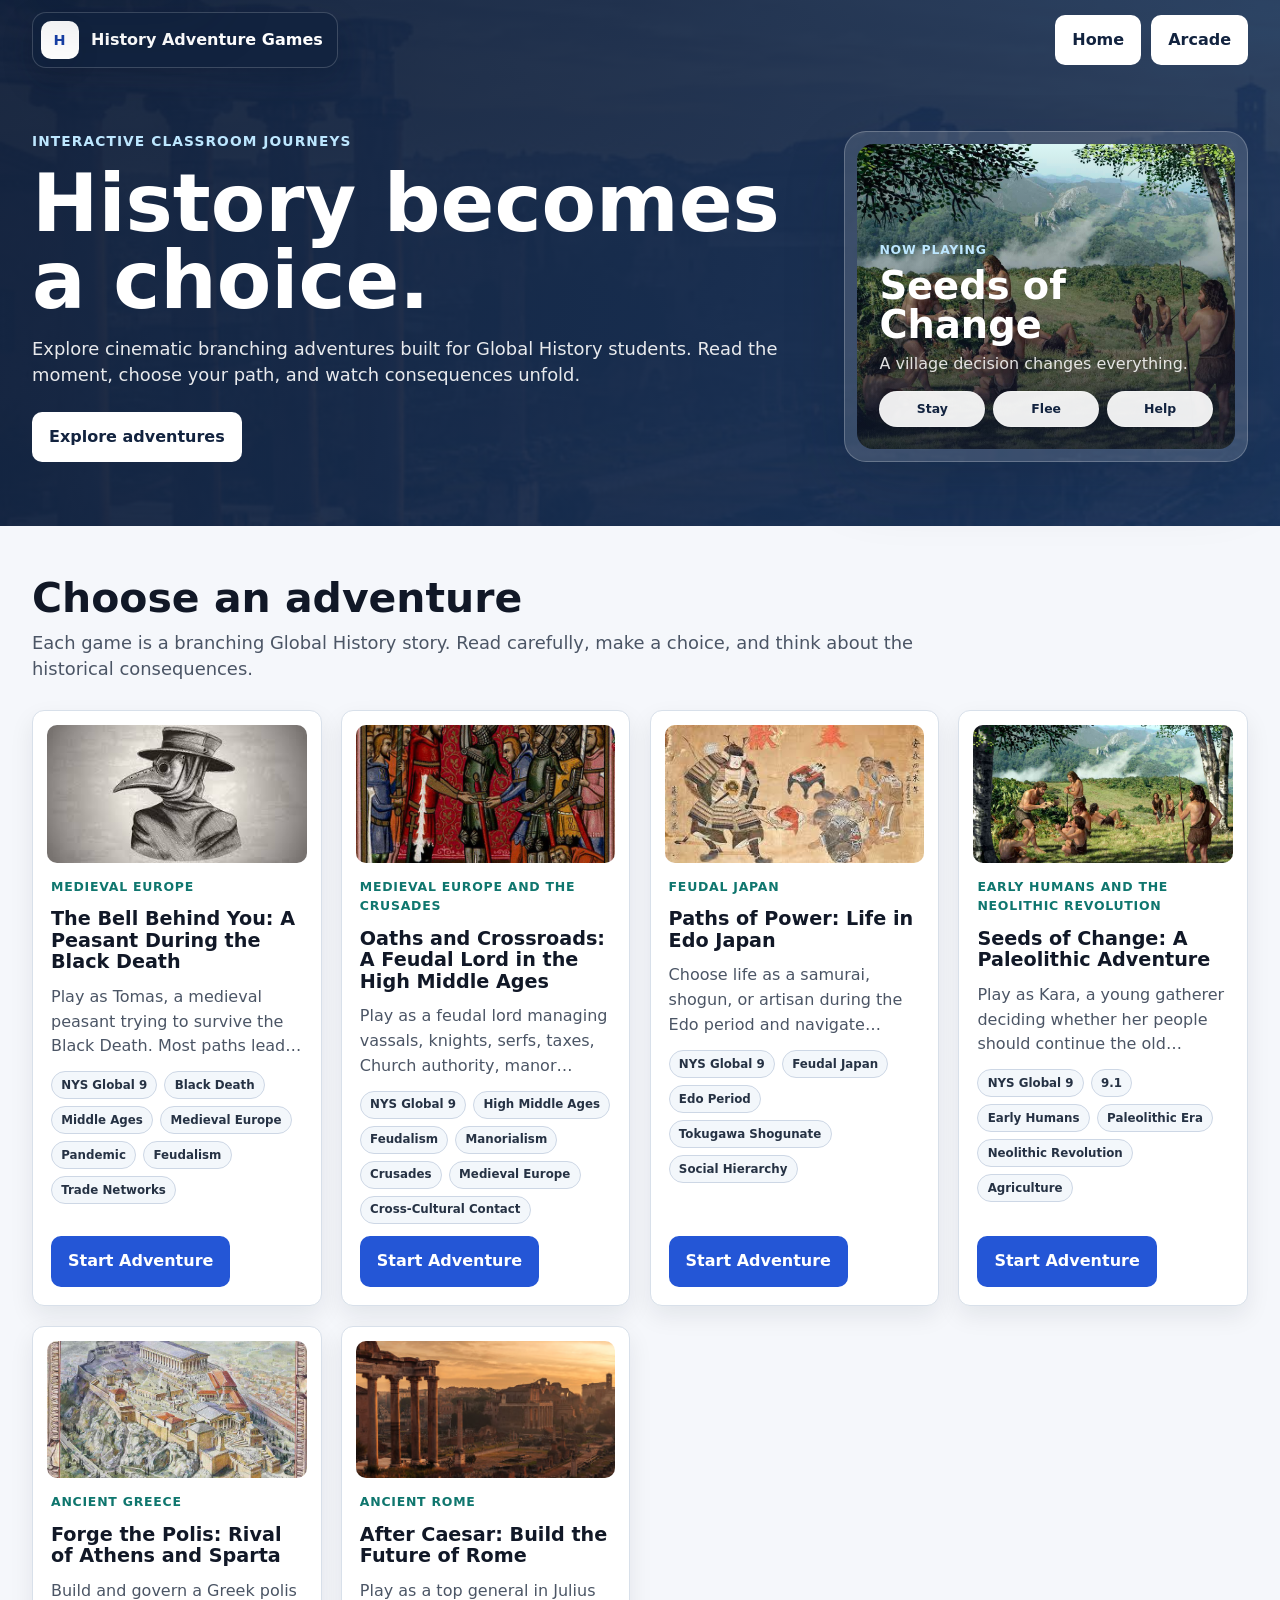
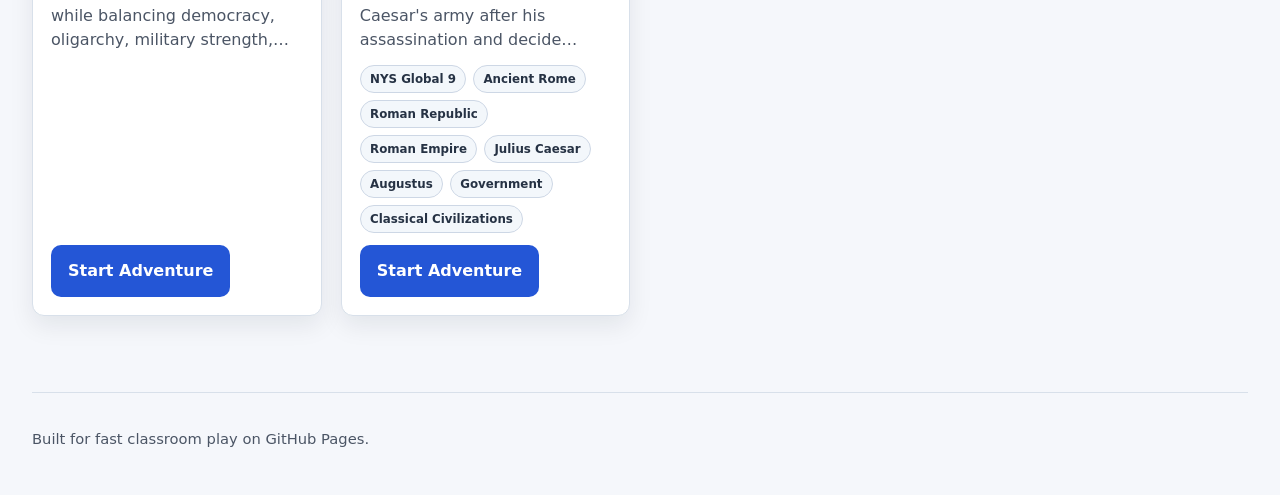
==== adventures/index.html @ 507539ce "Redesign homepage and add History Arcade with Timeline Builder Move the adventure library to /advent" ====
<!doctype html>
<html lang="en">
  <head>
    <meta charset="utf-8">
    <meta name="viewport" content="width=device-width, initial-scale=1">
    <title>History Adventure Games</title>
    <meta
      name="description"
      content="Interactive Global History adventure games for students. Choose a scenario, make decisions, and see history unfold."
    >
    <link rel="icon" href="/favicon.svg" type="image/svg+xml">
    <link rel="preconnect" href="https://fonts.googleapis.com">
    <link rel="preconnect" href="https://fonts.gstatic.com" crossorigin>
    <link href="https://fonts.googleapis.com/css2?family=Atkinson+Hyperlegible:wght@400;700&display=swap" rel="stylesheet">
    <link rel="stylesheet" href="/styles.css?v=20260706-arcade-launch">
    <style>
      .brand-mark {
        border: 1px solid rgba(255, 255, 255, 0.18);
        border-radius: 14px;
        background: #12233f;
        box-shadow: 0 12px 30px rgba(15, 23, 42, 0.22);
        padding: 8px 14px 8px 8px;
      }

      body.is-playing .nav-bar {
        position: static;
        width: var(--content);
        border-bottom: 0;
        background: transparent;
        backdrop-filter: none;
        pointer-events: auto;
      }

      body.is-playing .brand-mark {
        pointer-events: auto;
      }

      .decision-panel {
        border: 1px solid rgba(17, 24, 39, 0.16);
        background: #eef3f8;
      }

      .choice-list {
        gap: 14px;
      }

      .choice-button {
        min-height: 64px;
        border: 1px solid rgba(191, 219, 254, 0.42);
        border-radius: 14px;
        background:
          linear-gradient(180deg, rgba(255, 255, 255, 0.08), rgba(255, 255, 255, 0)),
          #172033;
        box-shadow:
          inset 0 1px 0 rgba(255, 255, 255, 0.12),
          0 12px 24px rgba(15, 23, 42, 0.18);
        color: #f8fbff;
        font-weight: 800;
        letter-spacing: 0;
        padding: 1rem 1.1rem;
      }

      .choice-button:hover,
      .choice-button:focus-visible {
        border-color: #93c5fd;
        background:
          linear-gradient(180deg, rgba(147, 197, 253, 0.18), rgba(255, 255, 255, 0.02)),
          #1e2b45;
        color: #ffffff;
        box-shadow:
          inset 0 1px 0 rgba(255, 255, 255, 0.16),
          0 16px 34px rgba(15, 23, 42, 0.24);
      }

      .choice-button:active {
        transform: translateY(0);
        box-shadow:
          inset 0 2px 8px rgba(0, 0, 0, 0.2),
          0 8px 18px rgba(15, 23, 42, 0.18);
      }

      .game-panel .ending-actions {
        display: grid;
        margin-top: 4px;
      }

      .restart-button {
        min-height: 56px;
        border-color: rgba(36, 86, 214, 0.32);
        border-radius: 14px;
        background: #2456d6;
        color: #ffffff;
        box-shadow: 0 12px 24px rgba(36, 86, 214, 0.22);
        font-weight: 850;
      }

      .restart-button:hover,
      .restart-button:focus-visible {
        background: #1740a6;
        color: #ffffff;
      }

      .vocab-term-plain {
        cursor: default;
      }

      .vocab-term-plain::after {
        content: "";
      }

      .path-focus {
        display: none !important;
      }

      .glossary-float-button {
        position: static;
        z-index: 40;
        width: auto;
        min-height: 48px;
        border: 1px solid rgba(255, 255, 255, 0.7);
        border-radius: 12px;
        background: #12233f;
        box-shadow: 0 24px 64px rgba(15, 23, 42, 0.16);
        color: #ffffff;
        cursor: pointer;
        font-weight: 900;
        padding: 0.72rem 1rem;
      }

      .glossary-float-button:hover,
      .glossary-float-button:focus-visible {
        background: #1740a6;
        transform: translateY(-1px);
      }

      .scene-title-row .glossary-float-button {
        flex: 0 0 auto;
        align-self: flex-start;
        box-shadow: 0 12px 28px rgba(15, 23, 42, 0.14);
      }

      .glossary-window {
        position: fixed;
        left: 18px;
        bottom: 78px;
        z-index: 45;
        width: min(420px, calc(100vw - 36px));
        height: min(560px, calc(100svh - 112px));
        min-width: 300px;
        min-height: 240px;
        overflow: auto;
        resize: both;
        border: 1px solid #b8c4d6;
        border-radius: 12px;
        background: #ffffff;
        box-shadow: 0 24px 64px rgba(15, 23, 42, 0.16);
      }

      .glossary-window[hidden] {
        display: none;
      }

      .glossary-window-header {
        position: sticky;
        top: 0;
        z-index: 1;
        display: flex;
        align-items: center;
        justify-content: space-between;
        gap: 12px;
        border-bottom: 1px solid #d8e0ea;
        background: #12233f;
        color: #ffffff;
        cursor: move;
        padding: 12px 14px;
        user-select: none;
      }

      .glossary-window-header h3 {
        margin: 0;
        color: #ffffff;
      }

      .glossary-close-button {
        min-height: 34px;
        border: 1px solid rgba(255, 255, 255, 0.45);
        border-radius: 8px;
        background: rgba(255, 255, 255, 0.12);
        color: #ffffff;
        cursor: pointer;
        font-weight: 850;
        padding: 0.34rem 0.62rem;
      }

      .glossary-window-body {
        padding: 14px;
      }

      .glossary-list {
        display: grid;
        gap: 12px;
      }

      .glossary-list h3 {
        margin-bottom: 0;
      }

      .glossary-list dl {
        display: grid;
        gap: 10px;
        margin: 0;
      }

      .glossary-list dl > div {
        border: 1px solid #d8e0ea;
        border-radius: 10px;
        background: #ffffff;
        padding: 10px 12px;
      }

      .glossary-list dt {
        color: #1740a6;
        font-weight: 900;
      }

      .glossary-list dd {
        margin: 3px 0 0;
        color: #263244;
      }

      .glossary-list-completion {
        margin-top: 18px;
      }

      .glossary-list-completion dl {
        grid-template-columns: repeat(auto-fit, minmax(min(100%, 260px), 1fr));
      }

      @media (max-width: 720px) {
        body.is-playing .app-shell {
          padding-top: 24px;
        }

        .scene-title-row .glossary-float-button {
          width: 100%;
          margin-top: 0;
        }

        .glossary-window {
          left: 14px;
          bottom: 74px;
          min-width: min(280px, calc(100vw - 28px));
        }
      }
    </style>
  </head>
  <body>
    <a class="skip-link" href="#app">Skip to adventures</a>
    <header class="site-header">
      <nav class="nav-bar" aria-label="Primary">
        <a class="brand-mark" href="/" aria-label="History Adventure Games home">
          <span class="brand-icon" aria-hidden="true">H</span>
          <span>History Adventure Games</span>
        </a>
        <div class="nav-links" aria-label="Site sections">
          <a class="nav-action" href="/">Home</a>
          <a class="nav-action" href="/arcade/">Arcade</a>
          <button class="nav-action hidden" id="libraryButton" type="button">
            Library
          </button>
        </div>
      </nav>

      <section class="hero" aria-labelledby="heroTitle">
        <div class="hero-copy">
          <p class="eyebrow">Interactive classroom journeys</p>
          <h1 id="heroTitle">History becomes a choice.</h1>
          <p class="subtitle">
            Explore cinematic branching adventures built for Global History students. Read the moment, choose your path, and watch consequences unfold.
          </p>
          <a class="hero-link" href="#libraryHeading">Explore adventures</a>
        </div>
        <div class="hero-stage" aria-hidden="true">
          <div class="device-shell">
            <div class="device-screen">
              <span class="screen-kicker">Now playing</span>
              <strong>Seeds of Change</strong>
              <p>A village decision changes everything.</p>
              <div class="screen-options">
                <span>Stay</span>
                <span>Flee</span>
                <span>Help</span>
              </div>
            </div>
          </div>
        </div>
      </section>
    </header>

    <main id="app" class="app-shell" tabindex="-1">
      <section class="status-panel">
        <div class="loader" aria-hidden="true"></div>
        <h2>Loading adventures...</h2>
        <p>Getting the classroom library ready.</p>
      </section>
    </main>

    <footer class="site-footer">
      <p>Built for fast classroom play on GitHub Pages.</p>
    </footer>

    <script src="app.js?v=20260521-hide-route-terms"></script>
    <script>
      (() => {
        const homeScreenBackgroundImages = [
          "images/AncientRome.jpg",
          "images/Feudal-Japan.jpg",
          "images/Feudal-Lord.jpg",
          "images/GreecePolis.jpg",
          "images/Paleolithic.jpg",
          "images/PlagueDoctor.jpg",
        ];

        window.setRandomHomeBackground = function setRandomHomeBackgroundFromExistingImages() {
          const image = homeScreenBackgroundImages[Math.floor(Math.random() * homeScreenBackgroundImages.length)] || "";
          if (!image) return;

          document.body.style.setProperty(
            "--adventure-bg-image",
            `url("${window.normalizeAssetPath ? window.normalizeAssetPath(image) : image}")`,
          );
        };
      })();
    </script>
    <script>
      (() => {
        const baseNormalizeAdventure = window.normalizeAdventure;
        const baseGetDefinitionForTerm = window.getDefinitionForTerm;

        function normalizeTermDefinitions(termDefinitions) {
          if (!termDefinitions || typeof termDefinitions !== "object" || Array.isArray(termDefinitions)) {
            return {};
          }

          return Object.entries(termDefinitions).reduce((definitions, [term, definition]) => {
            const normalizedTerm = String(term).trim();
            if (!normalizedTerm) return definitions;

            definitions[normalizedTerm] = typeof definition === "string" ? definition.trim() : "";
            return definitions;
          }, {});
        }

        function getTermDefinitions(adventure) {
          return adventure && typeof adventure.termDefinitions === "object" && !Array.isArray(adventure.termDefinitions)
            ? adventure.termDefinitions
            : {};
        }

        window.normalizeAdventure = function normalizeAdventureWithTermDefinitions(adventure) {
          const normalizedAdventure = baseNormalizeAdventure(adventure);
          return {
            ...normalizedAdventure,
            termDefinitions: normalizeTermDefinitions(adventure && adventure.termDefinitions),
          };
        };

        window.getVocabularyTerms = function getVocabularyTerms(adventure) {
          const keyTerms = Array.isArray(adventure && adventure.keyTerms) ? adventure.keyTerms : [];
          const definitionTerms = Object.keys(getTermDefinitions(adventure));
          const termsByName = new Map();

          [...keyTerms, ...definitionTerms]
            .filter((term) => typeof term === "string" && term.trim().length > 0)
            .forEach((term) => {
              const trimmed = term.trim();
              const normalized = trimmed.toLowerCase();
              if (!termsByName.has(normalized)) {
                termsByName.set(normalized, trimmed);
              }
            });

          return Array.from(termsByName.values()).sort((a, b) => b.length - a.length);
        };

        window.getDefinitionForTerm = function getDefinitionForTerm(term, adventure) {
          const normalized = String(term).toLowerCase();
          const authoredDefinition = Object.entries(getTermDefinitions(adventure))
            .find(([key]) => key.toLowerCase() === normalized);

          if (authoredDefinition && authoredDefinition[1]) {
            return authoredDefinition[1];
          }

          return baseGetDefinitionForTerm(term);
        };

        window.renderVocabularyText = function renderVocabularyText(value, adventure) {
          const text = String(value || "");
          const terms = window.getVocabularyTerms(adventure);

          if (terms.length === 0) return escapeHtml(text);

          const pattern = new RegExp(`\\b(${terms.map(escapeRegExp).join("|")})\\b`, "gi");

          return escapeHtml(text).replace(pattern, (match) => {
            const definition = window.getDefinitionForTerm(match, adventure);
            if (!definition) {
              return `<span class="vocab-term vocab-term-plain">${match}</span>`;
            }

            return `<span class="vocab-term" tabindex="0" role="button" aria-label="${escapeAttribute(`${match}: ${definition}`)}">${match}<span class="vocab-popover" role="tooltip">${escapeHtml(definition)}</span></span>`;
          });
        };
      })();
    </script>

    <script>
      (() => {
        let activeGlossaryDrag = null;

        const baseRenderGame = window.renderGame;
        const baseRenderLibrary = window.renderLibrary;
        const baseShowLibrary = window.showLibrary;

        window.renderGame = function renderGameWithFloatingGlossary(adventure, sceneId) {
          removeGlossaryUi();
          baseRenderGame(adventure, sceneId);
          installGlossaryUi(adventure, sceneId);
        };

        window.renderLibrary = function renderLibraryWithoutGlossary() {
          removeGlossaryUi();
          baseRenderLibrary();
        };

        window.showLibrary = function showLibraryWithoutGlossary() {
          removeGlossaryUi();
          baseShowLibrary();
        };

        document.addEventListener("click", (event) => {
          if (event.target.closest("[data-glossary-open]")) {
            openGlossaryWindow();
            return;
          }

          if (event.target.closest("[data-glossary-close]")) {
            hideGlossaryWindow();
          }
        });

        document.addEventListener("keydown", (event) => {
          if (event.key === "Escape") hideGlossaryWindow();
        });

        document.addEventListener("pointerdown", (event) => {
          const handle = event.target.closest("[data-glossary-drag-handle]");
          if (!handle) return;

          const glossaryWindow = handle.closest(".glossary-window");
          if (!glossaryWindow) return;

          const rect = glossaryWindow.getBoundingClientRect();
          activeGlossaryDrag = {
            window: glossaryWindow,
            offsetX: event.clientX - rect.left,
            offsetY: event.clientY - rect.top,
          };

          glossaryWindow.style.right = "auto";
          glossaryWindow.style.bottom = "auto";
          glossaryWindow.style.left = `${rect.left}px`;
          glossaryWindow.style.top = `${rect.top}px`;
          event.preventDefault();
        });

        document.addEventListener("pointermove", (event) => {
          if (!activeGlossaryDrag) return;

          const glossaryWindow = activeGlossaryDrag.window;
          const nextLeft = Math.max(8, Math.min(window.innerWidth - glossaryWindow.offsetWidth - 8, event.clientX - activeGlossaryDrag.offsetX));
          const nextTop = Math.max(8, Math.min(window.innerHeight - glossaryWindow.offsetHeight - 8, event.clientY - activeGlossaryDrag.offsetY));
          glossaryWindow.style.left = `${nextLeft}px`;
          glossaryWindow.style.top = `${nextTop}px`;
        });

        document.addEventListener("pointerup", () => {
          activeGlossaryDrag = null;
        });

        document.addEventListener("pointercancel", () => {
          activeGlossaryDrag = null;
        });

        function installGlossaryUi(adventure, sceneId) {
          removeExistingKeyTermSections();

          const entries = getGlossaryEntries(adventure);
          if (!entries.length) return;

          const titleRow = document.querySelector(".scene-title-row");
          (titleRow || document.body).insertAdjacentHTML("beforeend", renderGlossaryButton());
          document.body.insertAdjacentHTML("beforeend", renderGlossaryWindow(entries));
        }

        function removeExistingKeyTermSections() {
          document.querySelectorAll("#app h2, #app h3, #app h4").forEach((heading) => {
            if (heading.textContent.trim().toLowerCase() !== "key terms") return;

            let detail = heading.nextElementSibling;
            heading.remove();

            while (detail && !/^H[2-4]$/.test(detail.tagName)) {
              const nextDetail = detail.nextElementSibling;
              detail.remove();
              detail = nextDetail;
            }
          });
        }

        function renderGlossaryButton() {
          return `
            <button class="glossary-float-button" type="button" data-glossary-open aria-controls="gameGlossaryWindow" aria-expanded="false">
              Glossary
            </button>
          `;
        }

        function renderGlossaryWindow(entries) {
          return `
            <aside class="glossary-window" id="gameGlossaryWindow" aria-labelledby="gameGlossaryTitle" hidden>
              <div class="glossary-window-header" data-glossary-drag-handle>
                <h3 id="gameGlossaryTitle">Glossary</h3>
                <button class="glossary-close-button" type="button" data-glossary-close aria-label="Close glossary">Close</button>
              </div>
              <div class="glossary-window-body">
                ${renderGlossaryList(entries, "popup")}
              </div>
            </aside>
          `;
        }

        function renderGlossaryList(entries, context) {
          return `
            <section class="glossary-list glossary-list-${escapeAttribute(context)}" aria-labelledby="${context === "completion" ? "completionGlossaryTitle" : "popupGlossaryListTitle"}">
              <h3 id="${context === "completion" ? "completionGlossaryTitle" : "popupGlossaryListTitle"}">Vocabulary Glossary</h3>
              <dl>
                ${entries.map(({ term, definition }) => `
                  <div>
                    <dt>${escapeHtml(term)}</dt>
                    <dd>${escapeHtml(definition || "Definition not available yet.")}</dd>
                  </div>
                `).join("")}
              </dl>
            </section>
          `;
        }

        function openGlossaryWindow() {
          const glossaryWindow = document.querySelector(".glossary-window");
          const button = document.querySelector("[data-glossary-open]");
          if (!glossaryWindow) return;

          glossaryWindow.hidden = false;
          button?.setAttribute("aria-expanded", "true");
        }

        function hideGlossaryWindow() {
          const glossaryWindow = document.querySelector(".glossary-window");
          const button = document.querySelector("[data-glossary-open]");
          if (!glossaryWindow) return;

          glossaryWindow.hidden = true;
          button?.setAttribute("aria-expanded", "false");
        }

        function removeGlossaryUi() {
          activeGlossaryDrag = null;
          document.querySelectorAll(".glossary-window, .glossary-float-button").forEach((element) => element.remove());
        }

        function getGlossaryEntries(adventure) {
          return window.getVocabularyTerms(adventure)
            .map((term) => ({ term, definition: window.getDefinitionForTerm(term, adventure) }))
            .filter(({ term }) => typeof term === "string" && term.trim().length > 0);
        }

        function escapeHtml(value) {
          return String(value)
            .replaceAll("&", "&amp;")
            .replaceAll("<", "&lt;")
            .replaceAll(">", "&gt;")
            .replaceAll('"', "&quot;")
            .replaceAll("'", "&#039;");
        }

        function escapeAttribute(value) {
          return escapeHtml(value);
        }
      })();
    </script>
  </body>
</html>
---- styles.css ----
:root {
  color-scheme: light;
  --page: #f5f7fb;
  --surface: #ffffff;
  --surface-muted: #eef2f7;
  --ink: #111827;
  --ink-soft: #263244;
  --muted: #4b5565;
  --line: #d8e0ea;
  --line-strong: #b8c4d6;
  --hero: #12233f;
  --hero-2: #193762;
  --primary: #2456d6;
  --primary-dark: #1740a6;
  --teal: #0f766e;
  --gold: #b45309;
  --red: #b42318;
  --green: #137a4b;
  --focus: #ffbf47;
  --shadow-sm: 0 10px 24px rgba(15, 23, 42, 0.08);
  --shadow-md: 0 24px 64px rgba(15, 23, 42, 0.16);
  --radius: 12px;
  --content: min(1760px, calc(100% - clamp(32px, 5vw, 72px)));
}

* {
  box-sizing: border-box;
}

html {
  scroll-behavior: smooth;
}

body {
  margin: 0;
  min-height: 100svh;
  background: var(--page);
  color: var(--ink);
  font-family: Inter, ui-sans-serif, system-ui, -apple-system, BlinkMacSystemFont, "Segoe UI", Arial, sans-serif;
  font-size: 16px;
  line-height: 1.55;
  text-rendering: optimizeLegibility;
}

body::selection {
  background: rgba(36, 86, 214, 0.22);
}

button,
a {
  -webkit-tap-highlight-color: transparent;
}

button {
  font: inherit;
}

button:focus-visible,
a:focus-visible,
.app-shell:focus-visible {
  outline: 4px solid var(--focus);
  outline-offset: 3px;
}

.skip-link {
  position: fixed;
  left: 16px;
  top: 16px;
  z-index: 100;
  transform: translateY(-150%);
  border-radius: 8px;
  background: #ffffff;
  color: var(--ink);
  font-weight: 800;
  padding: 0.7rem 1rem;
  box-shadow: var(--shadow-md);
}

.skip-link:focus {
  transform: translateY(0);
}

code {
  border-radius: 6px;
  background: #e8eef8;
  color: #0f2f70;
  padding: 0.1rem 0.3rem;
}

.site-header {
  color: #ffffff;
  background:
    linear-gradient(115deg, rgba(18, 35, 63, 0.96), rgba(25, 55, 98, 0.9)),
    var(--adventure-bg-image) center / cover no-repeat,
    var(--hero);
}

body.is-playing .site-header {
  background: transparent;
}

.nav-bar,
.hero,
.app-shell,
.site-footer {
  width: var(--content);
  margin: 0 auto;
}

.nav-bar {
  position: sticky;
  top: 0;
  z-index: 10;
  display: flex;
  align-items: center;
  justify-content: space-between;
  gap: 16px;
  min-height: 72px;
  padding: 12px 0;
}

.nav-links {
  display: flex;
  align-items: center;
  gap: 10px;
}

body.is-playing .nav-bar {
  position: fixed;
  left: 0;
  right: 0;
  width: 100%;
  padding: 12px max(16px, calc((100vw - 1760px) / 2));
  border-bottom: 1px solid rgba(255, 255, 255, 0.14);
  background: rgba(18, 35, 63, 0.94);
  backdrop-filter: blur(18px);
}

body.is-playing #libraryButton {
  display: none;
}

.brand-mark {
  display: inline-flex;
  align-items: center;
  gap: 12px;
  color: #ffffff;
  font-weight: 850;
  text-decoration: none;
}

.brand-icon {
  display: inline-grid;
  width: 38px;
  height: 38px;
  place-items: center;
  border-radius: 10px;
  background: #ffffff;
  color: var(--primary-dark);
  box-shadow: var(--shadow-sm);
  font-size: 0.9rem;
  font-weight: 900;
}

.nav-action,
.hero-link,
.primary-button,
.secondary-button,
.choice-button,
.text-button {
  border-radius: 10px;
  cursor: pointer;
  min-height: 44px;
  text-align: center;
  transition: background 160ms ease, border-color 160ms ease, box-shadow 160ms ease, color 160ms ease, transform 160ms ease;
}

.nav-action,
.hero-link {
  display: inline-flex;
  align-items: center;
  justify-content: center;
  border: 1px solid rgba(255, 255, 255, 0.72);
  background: #ffffff;
  color: var(--hero);
  font-weight: 850;
  padding: 0.72rem 1rem;
  text-decoration: none;
}

.nav-action:hover,
.hero-link:hover {
  background: #eef4ff;
  box-shadow: var(--shadow-sm);
  transform: translateY(-1px);
}

.hero {
  display: grid;
  grid-template-columns: minmax(0, 1.02fr) minmax(300px, 0.55fr);
  align-items: center;
  gap: clamp(24px, 5vw, 72px);
  min-height: clamp(300px, 44svh, 520px);
  padding: clamp(22px, 4vw, 56px) 0 clamp(34px, 5vw, 72px);
}

body.is-playing .hero {
  display: none;
}

.hero-copy {
  max-width: 920px;
}

.eyebrow {
  margin: 0 0 12px;
  color: #bde7ff;
  font-size: 0.86rem;
  font-weight: 850;
  letter-spacing: 0.08em;
  text-transform: uppercase;
}

h1,
h2,
h3 {
  margin-top: 0;
  letter-spacing: 0;
}

h1 {
  max-width: 940px;
  margin-bottom: 16px;
  color: #ffffff;
  font-size: clamp(2.75rem, 6.2vw, 6.3rem);
  font-weight: 900;
  line-height: 0.98;
}

h2 {
  margin-bottom: 10px;
  color: var(--ink);
  font-size: clamp(1.75rem, 3.2vw, 3.35rem);
  font-weight: 850;
  line-height: 1.05;
}

h3 {
  margin-bottom: 8px;
  color: var(--ink);
  font-size: clamp(1.1rem, 1.5vw, 1.35rem);
  font-weight: 800;
  line-height: 1.12;
}

.subtitle {
  max-width: 850px;
  margin: 0;
  color: rgba(255, 255, 255, 0.9);
  font-size: clamp(1.02rem, 1.4vw, 1.24rem);
  line-height: 1.45;
}

.hero-link {
  margin-top: 24px;
}

.hero-stage {
  display: grid;
  min-height: clamp(220px, 30svh, 360px);
  place-items: center;
}

.device-shell {
  width: min(100%, 420px);
  aspect-ratio: 1.22;
  border: 1px solid rgba(255, 255, 255, 0.22);
  border-radius: 22px;
  background: rgba(255, 255, 255, 0.14);
  box-shadow: var(--shadow-md);
  padding: 12px;
}

.device-screen {
  height: 100%;
  display: flex;
  flex-direction: column;
  justify-content: flex-end;
  overflow: hidden;
  border-radius: 16px;
  background:
    linear-gradient(180deg, rgba(15, 23, 42, 0.04), rgba(15, 23, 42, 0.86)),
    url("images/Paleolithic.jpg") center / cover no-repeat,
    #24364f;
  color: #ffffff;
  padding: 22px;
}

.screen-kicker {
  color: #bde7ff;
  font-size: 0.78rem;
  font-weight: 850;
  letter-spacing: 0.06em;
  text-transform: uppercase;
}

.device-screen strong {
  display: block;
  margin-top: 8px;
  font-size: clamp(1.65rem, 3vw, 2.55rem);
  line-height: 1;
}

.device-screen p {
  max-width: 21rem;
  margin: 8px 0 0;
  color: rgba(255, 255, 255, 0.86);
}

.screen-options {
  display: grid;
  grid-template-columns: repeat(3, minmax(0, 1fr));
  gap: 8px;
  margin-top: 14px;
}

.screen-options span {
  min-width: 0;
  border: 1px solid rgba(255, 255, 255, 0.26);
  border-radius: 999px;
  background: rgba(255, 255, 255, 0.92);
  color: var(--hero);
  padding: 0.46rem 0.55rem;
  text-align: center;
  font-size: 0.78rem;
  font-weight: 850;
}

.app-shell {
  padding: clamp(30px, 4vw, 58px) 0 clamp(42px, 6vw, 76px);
  outline: 0;
  scroll-margin-top: 88px;
}

body.is-playing .app-shell {
  padding-top: 96px;
}

.app-shell > section[aria-labelledby="libraryHeading"] > .subtitle {
  max-width: 960px;
  color: var(--muted);
}

.site-footer {
  border-top: 1px solid var(--line);
  color: var(--muted);
  font-size: 0.92rem;
  padding: 20px 0 30px;
}

.library-grid {
  display: grid;
  grid-template-columns: repeat(auto-fit, minmax(min(100%, 280px), 1fr));
  gap: clamp(16px, 1.5vw, 26px);
  margin-top: 28px;
}

.adventure-card,
.status-panel,
.game-panel,
.error-panel,
.warning-panel,
.classroom-box,
.ending-details,
.path-focus {
  border: 1px solid var(--line);
  background: var(--surface);
  box-shadow: var(--shadow-sm);
}

.adventure-card {
  display: flex;
  flex-direction: column;
  gap: 14px;
  min-height: 410px;
  overflow: hidden;
  border-radius: var(--radius);
  padding: 14px;
  transition: border-color 160ms ease, box-shadow 160ms ease, transform 160ms ease;
}

.adventure-card:hover {
  border-color: var(--line-strong);
  box-shadow: var(--shadow-md);
  transform: translateY(-2px);
}

.adventure-card.failed {
  border-color: #f0b8b2;
  background: #fff1f0;
}

.card-image,
.scene-image,
.scene-side-image {
  display: block;
  width: 100%;
  object-fit: cover;
  background: var(--surface-muted);
}

.card-image {
  aspect-ratio: 16 / 8.5;
  border-radius: 10px;
}

.adventure-card-body {
  display: flex;
  flex: 1;
  flex-direction: column;
  gap: 12px;
  padding: 0 4px 4px;
}

.adventure-card h3 {
  margin-bottom: 0;
}

.scene-image {
  aspect-ratio: 21 / 8;
  max-height: 360px;
  border-radius: var(--radius);
}

.scene-side-image {
  width: 100%;
  max-height: 420px;
  aspect-ratio: 4 / 3;
  border: 1px solid var(--line);
  border-radius: var(--radius);
  box-shadow: var(--shadow-sm);
}

body.is-playing .scene-image {
  display: block;
}

.card-meta,
.scene-meta {
  color: var(--teal);
  font-size: 0.78rem;
  font-weight: 850;
  letter-spacing: 0.06em;
  text-transform: uppercase;
}

.game-panel .scene-meta {
  display: none;
}

.card-description {
  display: -webkit-box;
  margin: 0;
  overflow: hidden;
  color: var(--muted);
  -webkit-box-orient: vertical;
  -webkit-line-clamp: 3;
}

.topic-question {
  display: none;
}

.tag-list {
  display: flex;
  flex-wrap: wrap;
  gap: 7px;
}

.tag-list span {
  border: 1px solid #cdd7e5;
  border-radius: 999px;
  background: #f3f7fb;
  color: var(--ink-soft);
  font-size: 0.74rem;
  font-weight: 800;
  padding: 0.24rem 0.58rem;
}

.card-actions {
  display: flex;
  align-items: stretch;
  gap: 10px;
  margin-top: auto;
}

.primary-button,
.secondary-button,
.text-button,
.choice-button {
  border: 1px solid transparent;
  font-weight: 800;
  padding: 0.78rem 1rem;
}

.primary-button {
  background: var(--primary);
  color: #ffffff;
}

.primary-button:hover {
  background: var(--primary-dark);
  box-shadow: var(--shadow-sm);
  transform: translateY(-1px);
}

.secondary-button,
.text-button {
  border-color: var(--line);
  background: #ffffff;
  color: var(--ink);
}

.secondary-button:hover,
.text-button:hover {
  border-color: var(--line-strong);
  background: #f7faff;
  box-shadow: var(--shadow-sm);
}

.choice-button {
  width: 100%;
  min-height: 58px;
  border-color: var(--line);
  background: #ffffff;
  color: var(--ink);
  font-family: "Atkinson Hyperlegible", ui-sans-serif, system-ui, -apple-system, BlinkMacSystemFont, "Segoe UI", Arial, sans-serif;
  font-size: clamp(1rem, 1.1vw, 1.12rem);
  line-height: 1.45;
  text-align: left;
}

.choice-button:hover,
.choice-button:focus-visible {
  border-color: var(--primary);
  background: #eef4ff;
  color: var(--primary-dark);
  transform: translateY(-1px);
}

.primary-button:disabled,
.secondary-button:disabled,
.choice-button:disabled {
  cursor: not-allowed;
  opacity: 0.58;
  transform: none;
}

.hidden {
  display: none;
}

.visually-hidden {
  position: absolute;
  width: 1px;
  height: 1px;
  margin: -1px;
  overflow: hidden;
  clip: rect(0, 0, 0, 0);
  white-space: nowrap;
  border: 0;
  padding: 0;
}

.status-panel,
.error-panel,
.game-panel,
.warning-panel {
  border-radius: var(--radius);
  padding: clamp(22px, 4vw, 42px);
}

.status-panel {
  min-height: 260px;
  display: grid;
  place-items: center;
  text-align: center;
}

.loader {
  width: 42px;
  height: 42px;
  margin-bottom: 16px;
  border: 4px solid rgba(36, 86, 214, 0.18);
  border-top-color: var(--primary);
  border-radius: 50%;
  animation: spin 900ms linear infinite;
}

.error-panel {
  border-color: #f0b8b2;
  background: #fff1f0;
}

.warning-panel {
  border-color: #f2cf91;
  background: #fff8e8;
  margin-top: 18px;
}

.error-list {
  margin: 14px 0 0;
  padding-left: 1.2rem;
}

body.is-playing {
  background:
    linear-gradient(180deg, rgba(245, 247, 251, 0.86), var(--page) 34rem),
    var(--adventure-bg-image) center top / cover fixed no-repeat,
    var(--page);
}

.game-panel {
  display: grid;
  grid-template-columns: minmax(0, 1fr) minmax(260px, 0.34fr);
  gap: 28px;
  background: rgba(255, 255, 255, 0.94);
  backdrop-filter: blur(12px);
}

.game-layout,
.scene-main,
.scene-content {
  display: grid;
  min-width: 0;
}

.game-layout {
  display: contents;
}

.scene-main {
  grid-template-columns: minmax(0, 1fr) minmax(260px, 0.36fr);
  gap: clamp(22px, 3vw, 42px);
  align-items: start;
}

.scene-content {
  grid-column: 1;
  grid-row: 1;
  gap: 22px;
}

.game-panel > .scene-image {
  grid-column: 2;
  grid-row: 1;
  align-self: start;
  aspect-ratio: 4 / 3;
  max-height: 420px;
}

.decision-panel {
  grid-column: 1 / -1;
  grid-row: 2;
  display: grid;
  gap: 16px;
  min-width: 0;
  border-radius: var(--radius);
  background: #f8fafc;
  padding: clamp(18px, 2vw, 26px);
}

.scene-title-row {
  display: flex;
  align-items: flex-start;
  justify-content: space-between;
  gap: 18px;
}

.scene-text {
  max-width: 96ch;
  margin: 0;
  color: var(--ink-soft);
  font-size: clamp(1.02rem, 1.18vw, 1.16rem);
  line-height: 1.75;
  white-space: pre-line;
}

.path-focus,
.classroom-box,
.ending-details {
  border-radius: var(--radius);
  padding: 16px 18px;
}

.path-focus {
  border-color: #b8d8d3;
  background: #e9f8f6;
  color: #0d514c;
  font-weight: 760;
}

.choice-list {
  display: grid;
  gap: 12px;
  margin-top: 12px;
}

.classroom-box,
.ending-details {
  border-color: #f2cf91;
  background: #fff8e8;
}

.ending-badge {
  display: inline-flex;
  align-items: center;
  border-radius: 999px;
  color: #ffffff;
  font-size: 0.78rem;
  font-weight: 900;
  min-height: 30px;
  padding: 0.24rem 0.68rem;
  white-space: nowrap;
}

.ending-good {
  background: var(--green);
}

.ending-bad {
  background: var(--red);
}

.ending-neutral {
  background: var(--gold);
}

.game-actions {
  display: flex;
  flex-direction: column;
  gap: 10px;
}

.game-panel .game-actions {
  display: none;
}

.vocab-term {
  position: relative;
  display: inline;
  border-bottom: 2px solid rgba(36, 86, 214, 0.42);
  color: var(--primary-dark);
  cursor: help;
  font-weight: 820;
  text-decoration: none;
}

.vocab-popover {
  position: absolute;
  left: 50%;
  bottom: calc(100% + 10px);
  z-index: 20;
  width: min(320px, 82vw);
  padding: 12px 14px;
  border: 1px solid #1f2937;
  border-radius: 10px;
  background: #111827;
  box-shadow: var(--shadow-md);
  color: #ffffff;
  font-size: 0.9rem;
  font-weight: 560;
  line-height: 1.35;
  opacity: 0;
  pointer-events: none;
  transform: translate(-50%, 8px);
  transition: opacity 140ms ease, transform 140ms ease;
}

.vocab-term:hover .vocab-popover,
.vocab-term:focus .vocab-popover,
.vocab-term:focus-within .vocab-popover {
  opacity: 1;
  transform: translate(-50%, 0);
}

@keyframes spin {
  to {
    transform: rotate(360deg);
  }
}

@media (prefers-reduced-motion: reduce) {
  *,
  *::before,
  *::after {
    animation-duration: 1ms !important;
    scroll-behavior: auto !important;
    transition-duration: 1ms !important;
  }
}

@media (min-width: 1280px) {
  .library-grid {
    grid-template-columns: repeat(4, minmax(0, 1fr));
  }
}

@media (max-width: 980px) {
  .hero {
    grid-template-columns: 1fr;
    min-height: auto;
  }

  .hero-stage {
    display: none;
  }

  .game-panel {
    grid-template-columns: 1fr;
  }

  .game-layout {
    display: contents;
  }

  .scene-content {
    grid-column: 1;
    grid-row: 1;
  }

  .game-panel > .scene-image {
    grid-column: 1;
    grid-row: 2;
    max-height: 320px;
    aspect-ratio: 16 / 9;
  }

  .decision-panel {
    grid-column: 1;
    grid-row: 3;
  }

  .scene-main {
    grid-template-columns: 1fr;
  }

  .scene-side-image {
    max-height: 320px;
    aspect-ratio: 16 / 9;
  }
}

@media (max-width: 720px) {
  :root {
    --content: min(100% - 28px, 1760px);
  }

  body {
    font-size: 16px;
  }

  .brand-mark span:last-child {
    display: none;
  }

  .nav-bar {
    min-height: 62px;
  }

  .hero {
    padding: 24px 0 34px;
  }

  h1 {
    font-size: clamp(2.45rem, 14vw, 4.2rem);
  }

  .subtitle {
    font-size: 1rem;
  }

  .card-actions,
  .scene-title-row {
    flex-direction: column;
  }

  .primary-button,
  .secondary-button,
  .text-button,
  .nav-action,
  .hero-link {
    width: 100%;
  }

  .card-image {
    aspect-ratio: 16 / 9;
  }

  .adventure-card {
    min-height: auto;
  }
}
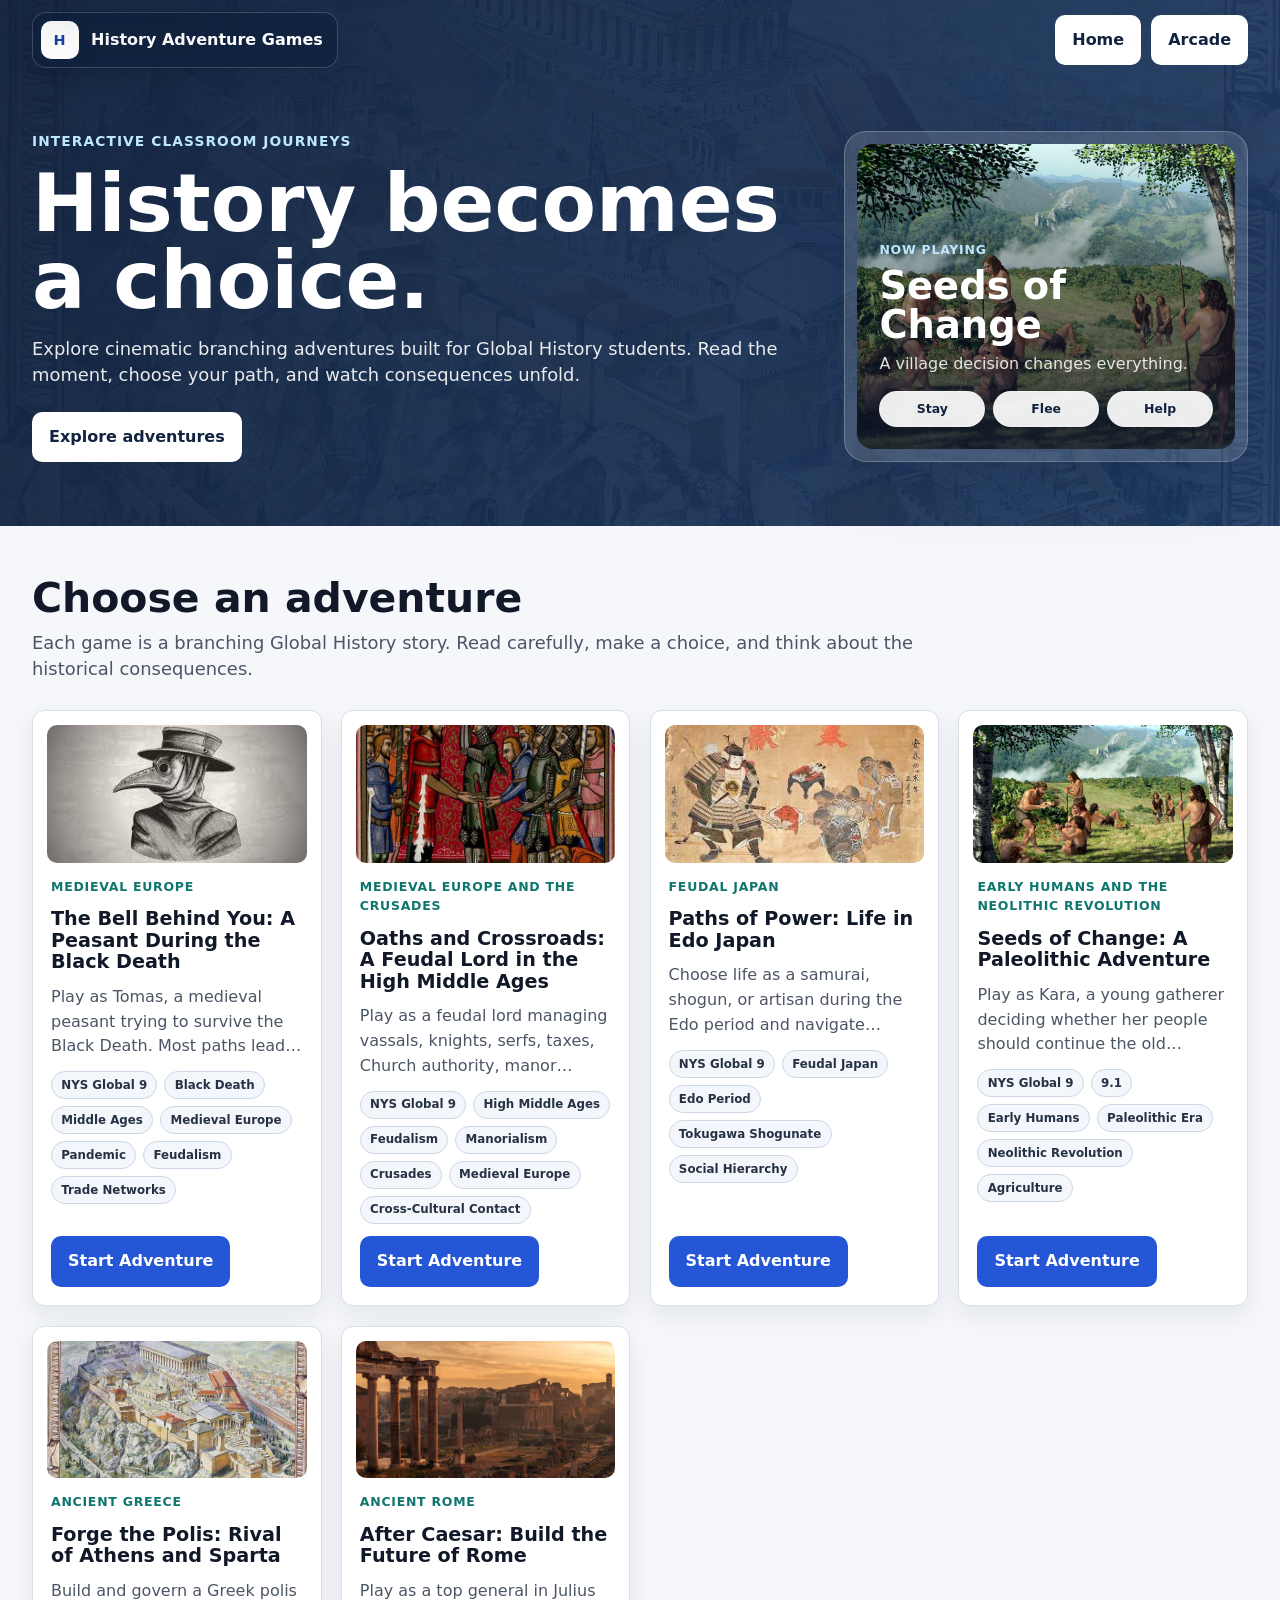
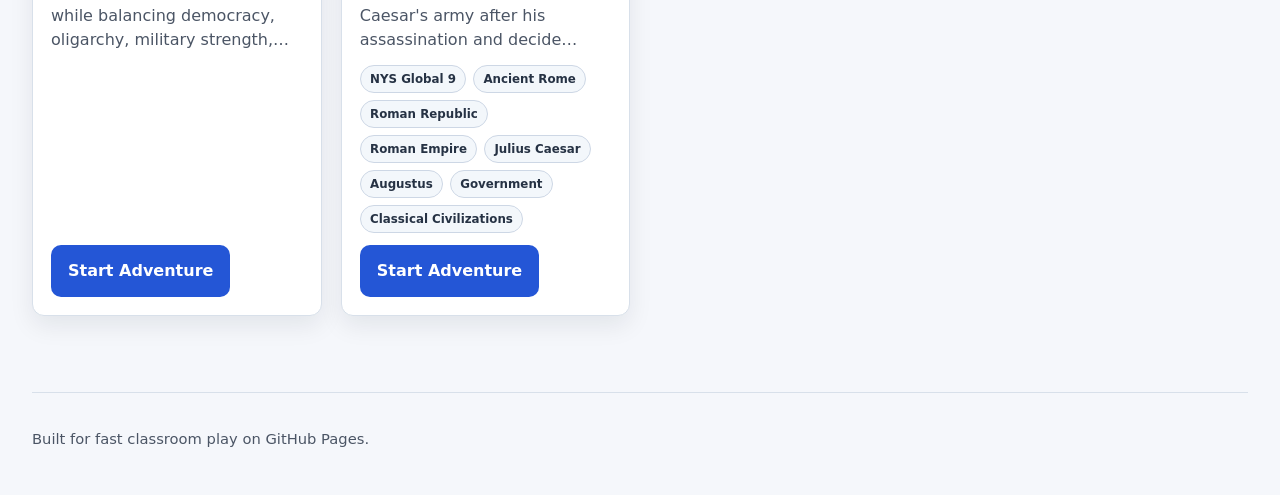
==== commit 0fd8f4f8: "Merge remote-tracking branch 'origin/main' into claude/repository-edit-capabilities-393r60 # Conflic" ====
--- a/adventures/index.html
+++ b/adventures/index.html
@@ -144,12 +144,13 @@
         left: 18px;
         bottom: 78px;
         z-index: 45;
+        display: flex;
+        flex-direction: column;
         width: min(420px, calc(100vw - 36px));
         height: min(560px, calc(100svh - 112px));
         min-width: 300px;
         min-height: 240px;
-        overflow: auto;
-        resize: both;
+        overflow: hidden;
         border: 1px solid #b8c4d6;
         border-radius: 12px;
         background: #ffffff;
@@ -161,9 +162,7 @@
       }
 
       .glossary-window-header {
-        position: sticky;
-        top: 0;
-        z-index: 1;
+        flex: 0 0 auto;
         display: flex;
         align-items: center;
         justify-content: space-between;
@@ -193,7 +192,26 @@
       }
 
       .glossary-window-body {
+        flex: 1 1 auto;
+        min-height: 0;
+        overflow: auto;
         padding: 14px;
+      }
+
+      .glossary-resize-handle {
+        position: absolute;
+        right: 2px;
+        bottom: 2px;
+        width: 22px;
+        height: 22px;
+        cursor: nwse-resize;
+        touch-action: none;
+        opacity: 0.6;
+        background: url("data:image/svg+xml,%3Csvg xmlns='http://www.w3.org/2000/svg' width='14' height='14'%3E%3Cg fill='none' stroke='%23667089' stroke-width='1.6' stroke-linecap='round'%3E%3Cpath d='M2 12L12 2'/%3E%3Cpath d='M6 12L12 6'/%3E%3Cpath d='M10 12L12 10'/%3E%3C/g%3E%3C/svg%3E") no-repeat center / 14px 14px;
+      }
+
+      .glossary-resize-handle:hover {
+        opacity: 1;
       }
 
       .glossary-list {
@@ -418,6 +436,7 @@
     <script>
       (() => {
         let activeGlossaryDrag = null;
+        let activeGlossaryResize = null;
 
         const baseRenderGame = window.renderGame;
         const baseRenderLibrary = window.renderLibrary;
@@ -475,7 +494,42 @@
           event.preventDefault();
         });
 
+        document.addEventListener("pointerdown", (event) => {
+          const resizeHandle = event.target.closest("[data-glossary-resize-handle]");
+          if (!resizeHandle) return;
+
+          const glossaryWindow = resizeHandle.closest(".glossary-window");
+          if (!glossaryWindow) return;
+
+          const rect = glossaryWindow.getBoundingClientRect();
+          activeGlossaryResize = {
+            window: glossaryWindow,
+            startX: event.clientX,
+            startY: event.clientY,
+            startWidth: rect.width,
+            startHeight: rect.height,
+          };
+
+          glossaryWindow.style.right = "auto";
+          glossaryWindow.style.bottom = "auto";
+          glossaryWindow.style.left = `${rect.left}px`;
+          glossaryWindow.style.top = `${rect.top}px`;
+          event.preventDefault();
+        });
+
         document.addEventListener("pointermove", (event) => {
+          if (activeGlossaryResize) {
+            const { window: glossaryWindow, startX, startY, startWidth, startHeight } = activeGlossaryResize;
+            const rect = glossaryWindow.getBoundingClientRect();
+            const maxWidth = window.innerWidth - rect.left - 8;
+            const maxHeight = window.innerHeight - rect.top - 8;
+            const nextWidth = Math.min(maxWidth, Math.max(300, startWidth + (event.clientX - startX)));
+            const nextHeight = Math.min(maxHeight, Math.max(240, startHeight + (event.clientY - startY)));
+            glossaryWindow.style.width = `${nextWidth}px`;
+            glossaryWindow.style.height = `${nextHeight}px`;
+            return;
+          }
+
           if (!activeGlossaryDrag) return;
 
           const glossaryWindow = activeGlossaryDrag.window;
@@ -487,10 +541,12 @@
 
         document.addEventListener("pointerup", () => {
           activeGlossaryDrag = null;
+          activeGlossaryResize = null;
         });
 
         document.addEventListener("pointercancel", () => {
           activeGlossaryDrag = null;
+          activeGlossaryResize = null;
         });
 
         function installGlossaryUi(adventure, sceneId) {
@@ -537,6 +593,7 @@
               <div class="glossary-window-body">
                 ${renderGlossaryList(entries, "popup")}
               </div>
+              <div class="glossary-resize-handle" data-glossary-resize-handle aria-hidden="true"></div>
             </aside>
           `;
         }
@@ -577,6 +634,7 @@
 
         function removeGlossaryUi() {
           activeGlossaryDrag = null;
+          activeGlossaryResize = null;
           document.querySelectorAll(".glossary-window, .glossary-float-button").forEach((element) => element.remove());
         }
 
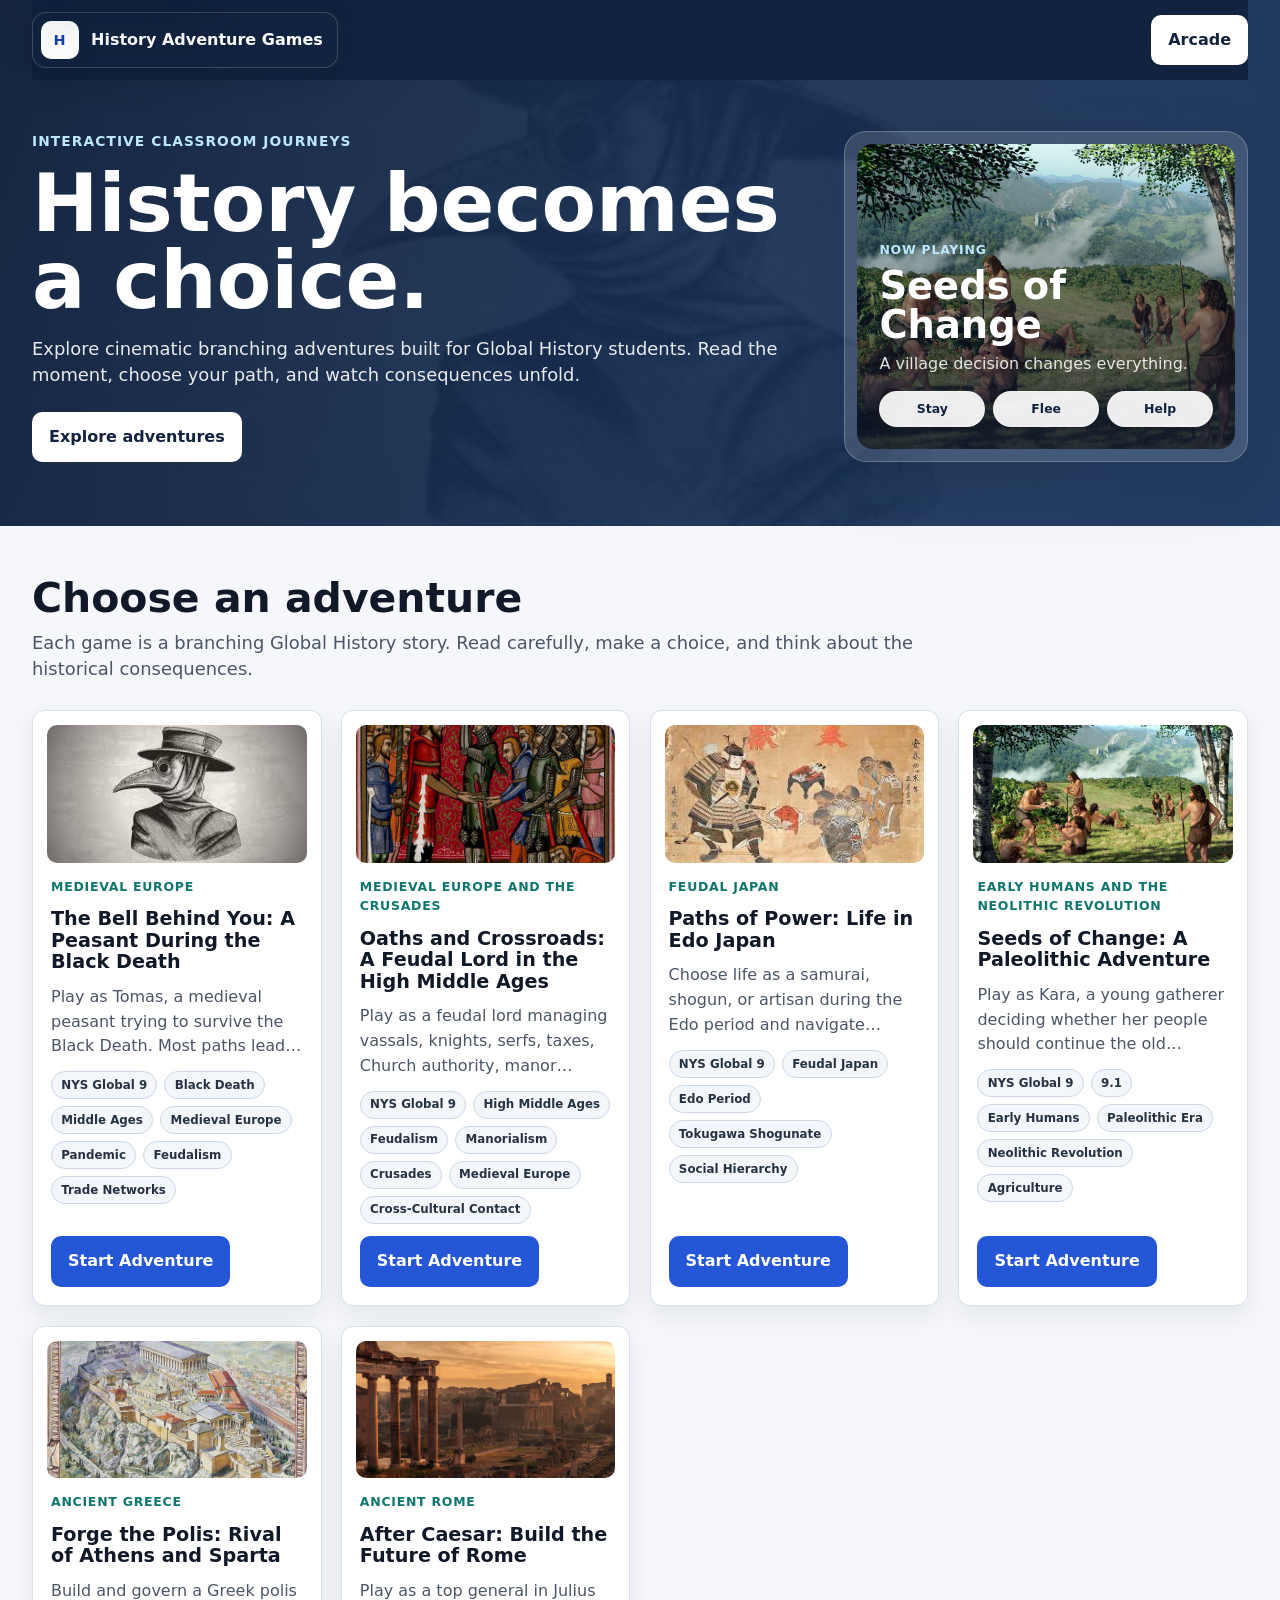
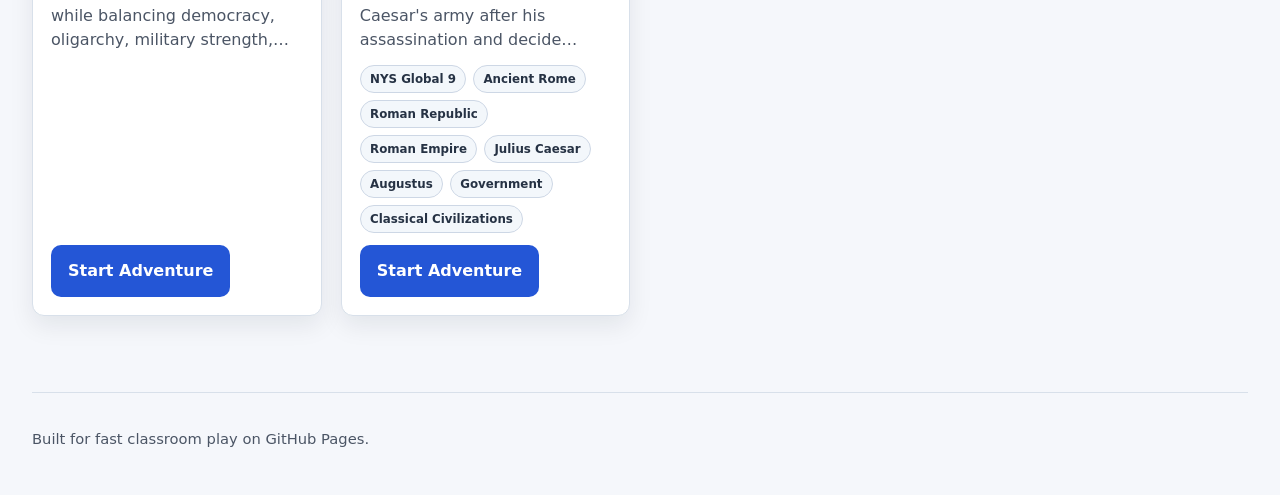
==== commit 4b0d54b6: "Fix sticky nav bar transparency and remove redundant Home links The sticky nav bar had no background" ====
--- a/adventures/index.html
+++ b/adventures/index.html
@@ -281,7 +281,6 @@
           <span>History Adventure Games</span>
         </a>
         <div class="nav-links" aria-label="Site sections">
-          <a class="nav-action" href="/">Home</a>
           <a class="nav-action" href="/arcade/">Arcade</a>
           <button class="nav-action hidden" id="libraryButton" type="button">
             Library
--- a/styles.css
+++ b/styles.css
@@ -117,6 +117,8 @@
   gap: 16px;
   min-height: 72px;
   padding: 12px 0;
+  background: rgba(18, 35, 63, 0.94);
+  backdrop-filter: blur(18px);
 }
 
 .nav-links {
@@ -132,8 +134,6 @@
   width: 100%;
   padding: 12px max(16px, calc((100vw - 1760px) / 2));
   border-bottom: 1px solid rgba(255, 255, 255, 0.14);
-  background: rgba(18, 35, 63, 0.94);
-  backdrop-filter: blur(18px);
 }
 
 body.is-playing #libraryButton {
